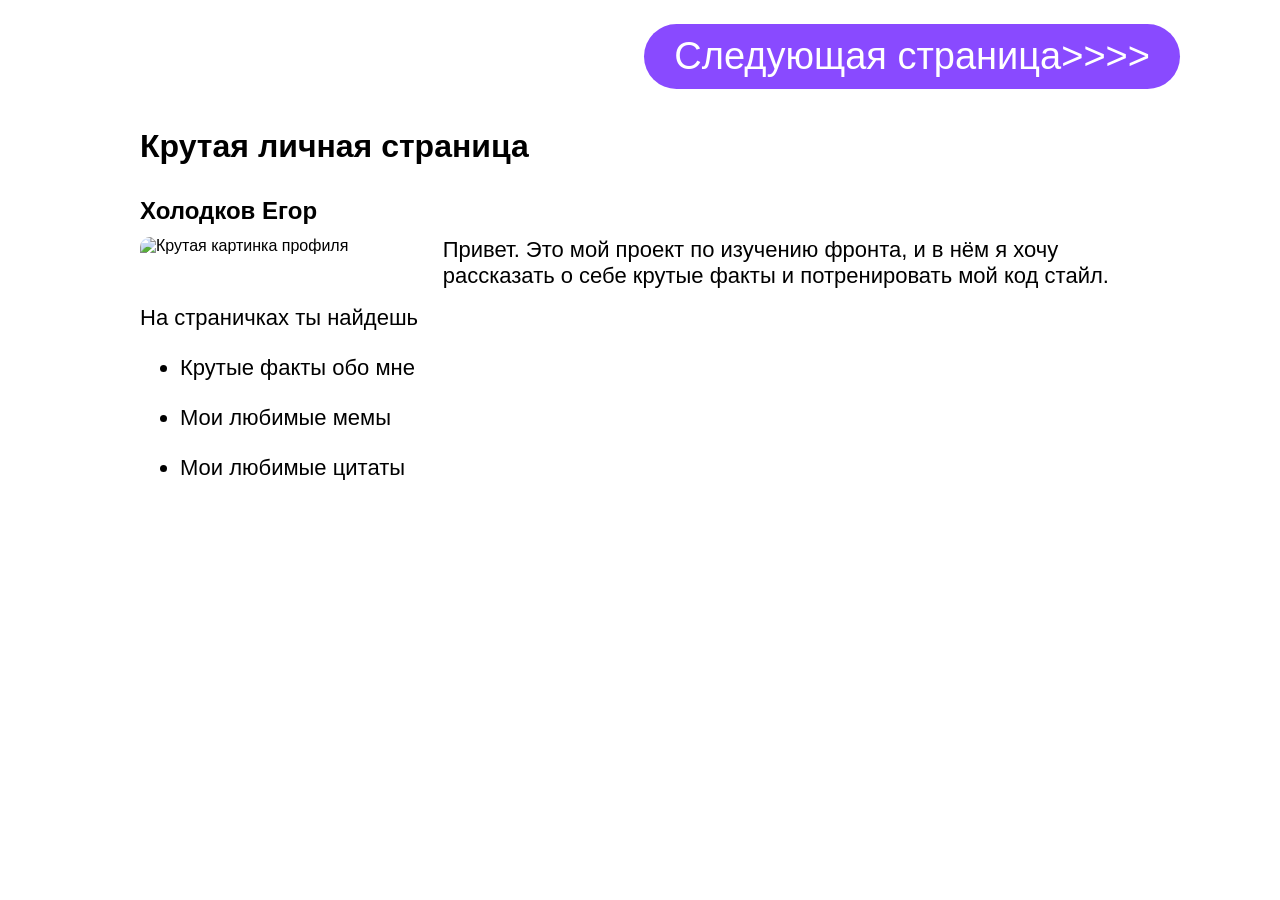
==== index.html @ 3e7727b3 "Add files via upload" ====
<!DOCTYPE html>
<html lang="en"><head>
    <meta charset="UTF-8">
    <meta name="viewport" content="width=device-width, initial-scale=1.0">
    <title>My_personal_page</title>
    <link rel="stylesheet" href="style.css">
</head>
<body>
    <div class="content">
        <h1 class="title">Крутая личная страница</h1>
        <p class="name"><b>Холодков Егор</b></p>
        <div class="in-one-line"><img src="/520e0d6c-8067-4832-8c46-867f35f20f16.jpg" alt="Крутая картинка профиля" class="main-img">
        <p class="main-text">Привет. Это мой проект по изучению фронта, и в нём я хочу рассказать о себе крутые факты и потренировать мой код стайл.</p></div>
        <p class="list-title">На страничках ты найдешь</p>
        <ul>
            <li class="listEl">Крутые факты обо мне</li>
            <li class="listEl">Мои любимые мемы</li>
            <li class="listEl">Мои любимые цитаты</li>
        </ul>
        <a href="facts.html" class="next-page">Следующая страница&gt;&gt;&gt;&gt;</a>
    </div>

</body></html>
---- style.css ----
* {
    margin: 0;
    font-family: 'StratosSkyeng', sans-serif;
}

.title {
    padding-top: 128px;
    margin-bottom: 32px;
}

.main-img {
    width: 50%;
    border-radius: 10px;
    margin-bottom: 24px;
}

.main-text {
    text-align: left;
    font-size: 22px;
    margin-bottom: 16px;
}

.list-title {
    text-align: left;
    font-size: 22px;
    margin-bottom: 24px;
}

.next-page {
    background-color: #894AFF;
    color: white;
    padding: 11px 30px;
    border-radius: 50px;
    text-decoration: none;
    font-size: 38px;
    position: absolute;
    right: 100px;
    top: 24px;
}

.prev-page {
    background-color: #894AFF;
    color: white;
    padding: 11px 30px;
    border-radius: 50px;
    text-decoration: none;
    font-size: 38px;
    position: absolute;
    left: 100px;
    top: 24px;
}

.in-one-line {
    display: flex;
    gap: 32px;
}

.meme-img {
    width: 40%;
    border-radius: 12px;
    margin: 16px 0px;
    background-position: center;
}

.title {
    padding-top: 128px;
    margin-bottom: 32px;
}

.in-one-line {
    display: flex;
    gap: 32px;
}

.name {
    font-size: 24px;
    margin-bottom: 12px;
}
.listEl {
    text-align: left;
    font-size: 22px;
    padding-bottom: 24px;
}

.content {
    background-image: url(/background.jpg);
    background-repeat: no-repeat;
    background-position: center;
    background-size: cover;
    min-height: 100vh;
    position: relative;
    padding-left: calc(50% - 500px);
    padding-right: calc(50% - 500px);
}
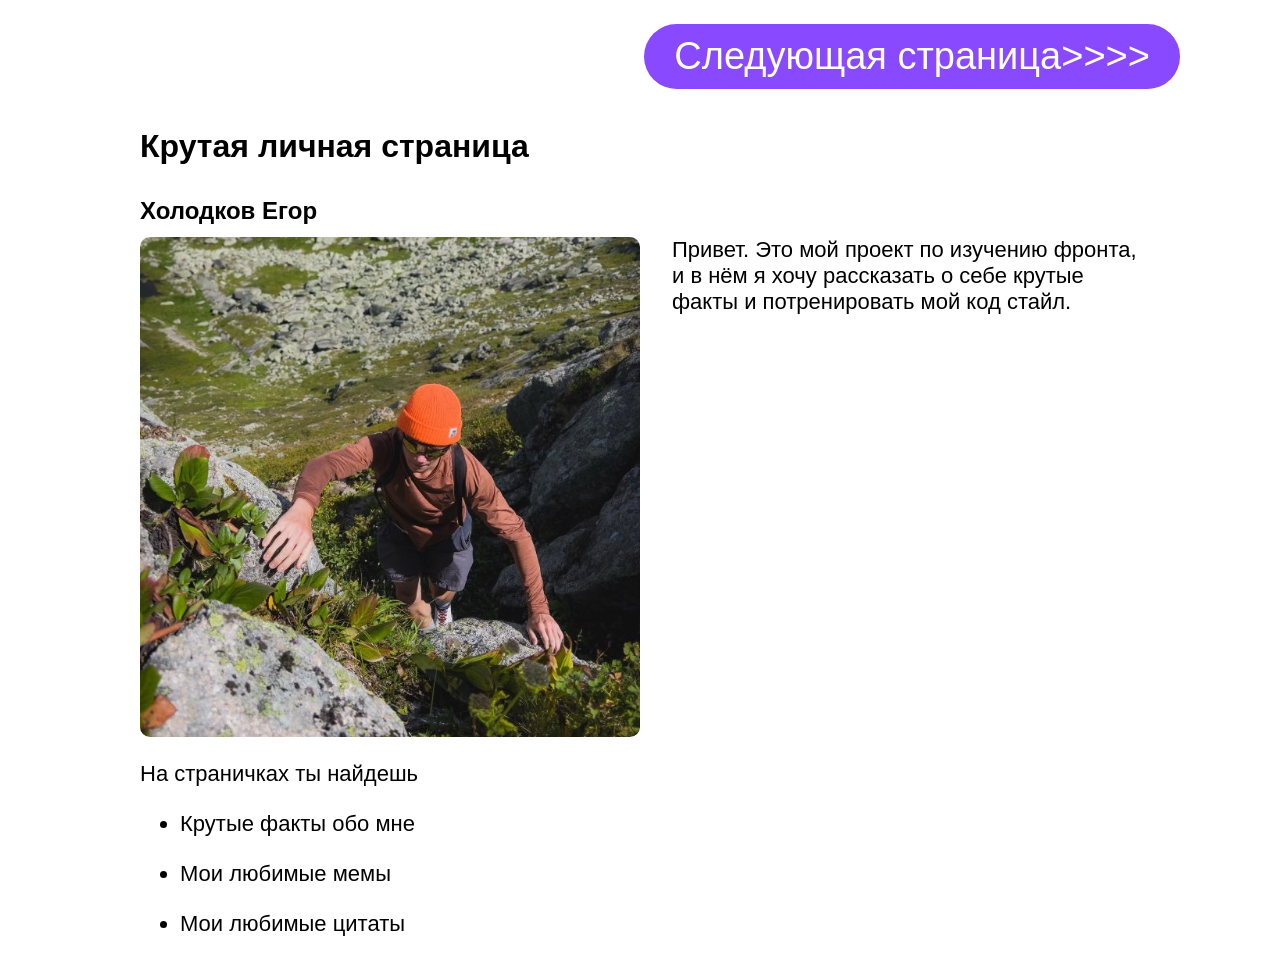
==== commit 255df930: "Add files via upload" ====
--- a/index.html
+++ b/index.html
@@ -9,7 +9,7 @@
     <div class="content">
         <h1 class="title">Крутая личная страница</h1>
         <p class="name"><b>Холодков Егор</b></p>
-        <div class="in-one-line"><img src="/520e0d6c-8067-4832-8c46-867f35f20f16.jpg" alt="Крутая картинка профиля" class="main-img">
+        <div class="in-one-line"><img src="/Image/520e0d6c-8067-4832-8c46-867f35f20f16.jpg" alt="Крутая картинка профиля" class="main-img">
         <p class="main-text">Привет. Это мой проект по изучению фронта, и в нём я хочу рассказать о себе крутые факты и потренировать мой код стайл.</p></div>
         <p class="list-title">На страничках ты найдешь</p>
         <ul>
